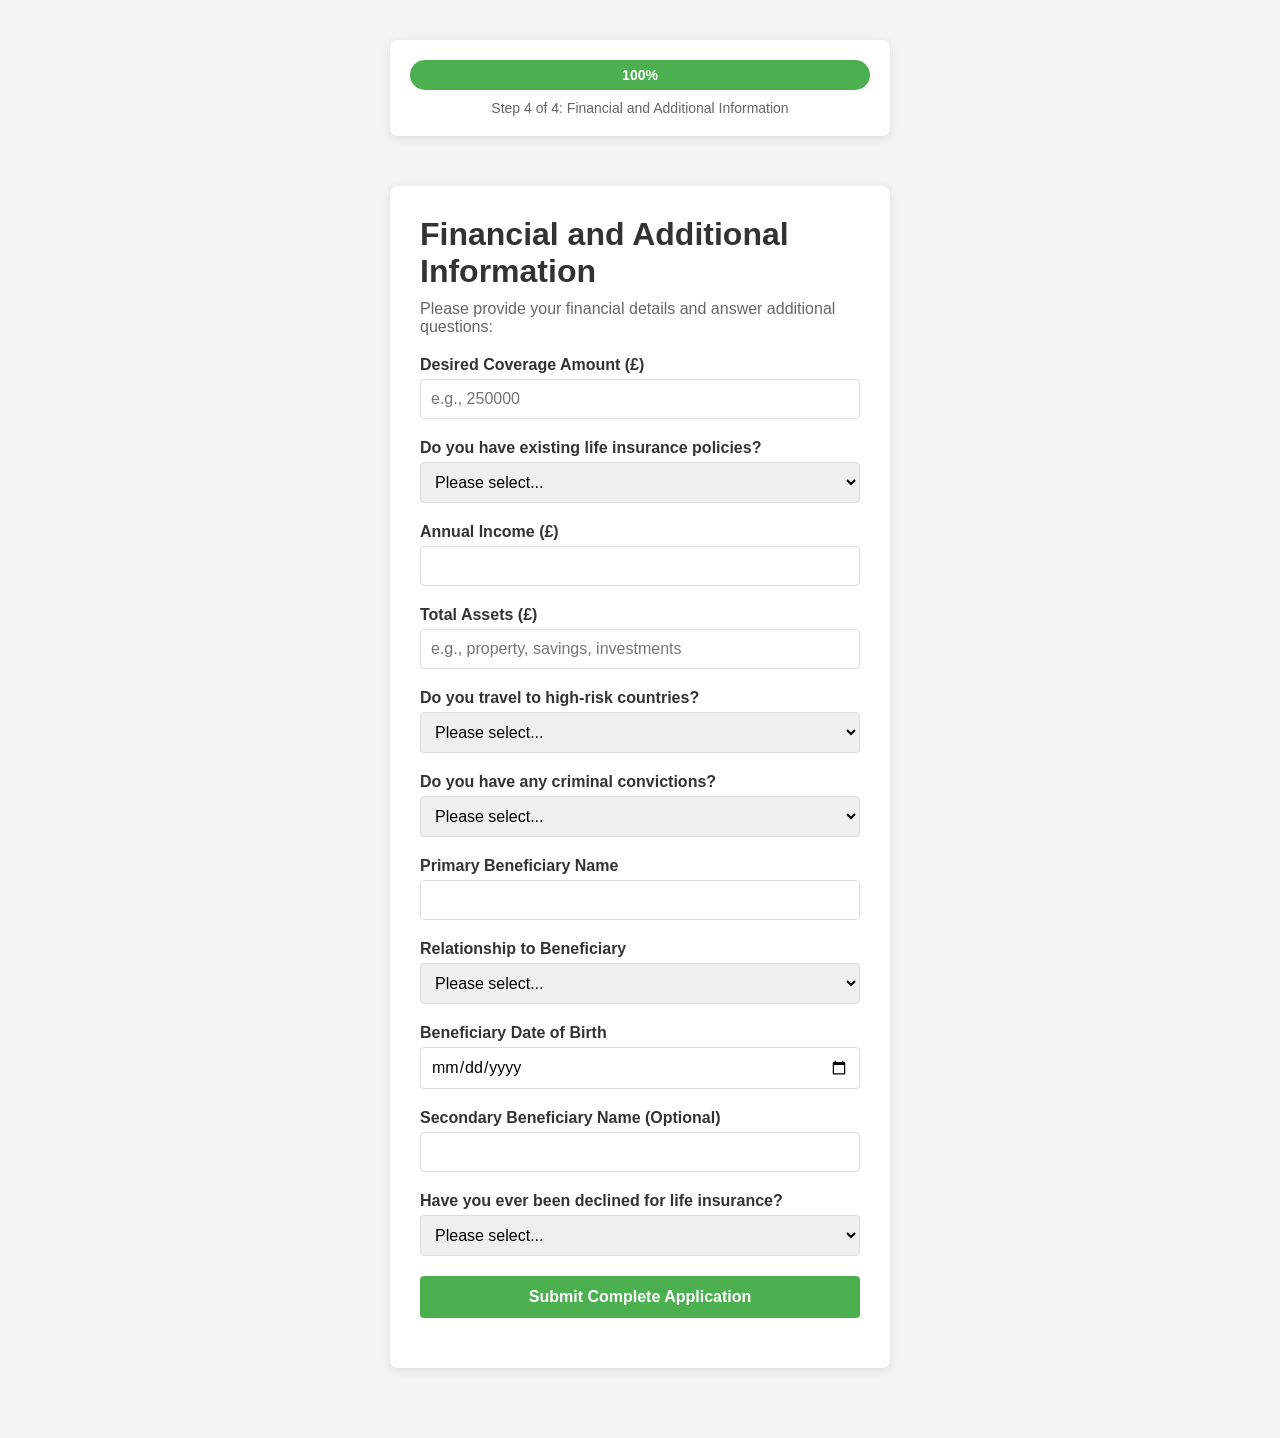
==== financial.html @ 3b7a94a5 "feat: add progress bar showing application completion status Co-authored-by: aider (claude-sonnet-4-" ====
<!DOCTYPE html>
<html lang="en">
<head>
    <!-- Character encoding for proper text display -->
    <meta charset="UTF-8">
    <!-- Viewport settings for responsive design on mobile devices -->
    <meta name="viewport" content="width=device-width, initial-scale=1.0">
    <title>Financial and Additional Information</title>
    <!-- Link to external CSS stylesheet -->
    <link rel="stylesheet" href="styles.css">
</head>
<body>
    <!-- Progress bar -->
    <div class="progress-container">
        <div class="progress-bar">
            <div class="progress-fill" style="width: 100%;">100%</div>
        </div>
        <div class="progress-text">Step 4 of 4: Financial and Additional Information</div>
    </div>
    
    <!-- Main container for the form -->
    <div class="container">
        <h1>Financial and Additional Information</h1>
        <p>Please provide your financial details and answer additional questions:</p>
        
        <!-- Financial and additional information form -->
        <form id="financialForm">
            <!-- Desired coverage amount -->
            <div class="form-group">
                <label for="coverageAmount">Desired Coverage Amount (£)</label>
                <input type="number" id="coverageAmount" name="coverageAmount" min="0" step="10000" placeholder="e.g., 250000" required>
            </div>
            
            <!-- Existing life insurance policies -->
            <div class="form-group">
                <label for="existingPolicies">Do you have existing life insurance policies?</label>
                <select id="existingPolicies" name="existingPolicies" required>
                    <option value="">Please select...</option>
                    <option value="no">No</option>
                    <option value="yes">Yes</option>
                </select>
            </div>
            
            <div class="form-group" id="policiesDetails" style="display: none;">
                <label for="policiesInfo">Please provide details of existing policies</label>
                <textarea id="policiesInfo" name="policiesInfo" rows="3" placeholder="Provider, coverage amount, and policy type"></textarea>
            </div>
            
            <!-- Annual income (already collected but asking again for verification) -->
            <div class="form-group">
                <label for="annualIncome">Annual Income (£)</label>
                <input type="number" id="annualIncome" name="annualIncome" min="0" step="1000" required>
            </div>
            
            <!-- Assets -->
            <div class="form-group">
                <label for="assets">Total Assets (£)</label>
                <input type="number" id="assets" name="assets" min="0" step="10000" placeholder="e.g., property, savings, investments" required>
            </div>
            
            <!-- Travel to high-risk countries -->
            <div class="form-group">
                <label for="highRiskTravel">Do you travel to high-risk countries?</label>
                <select id="highRiskTravel" name="highRiskTravel" required>
                    <option value="">Please select...</option>
                    <option value="no">No</option>
                    <option value="yes">Yes</option>
                    <option value="planning">Planning to</option>
                </select>
            </div>
            
            <div class="form-group" id="travelDetails" style="display: none;">
                <label for="travelInfo">Please provide details</label>
                <textarea id="travelInfo" name="travelInfo" rows="3" placeholder="Countries and frequency of travel"></textarea>
            </div>
            
            <!-- Criminal history -->
            <div class="form-group">
                <label for="criminalHistory">Do you have any criminal convictions?</label>
                <select id="criminalHistory" name="criminalHistory" required>
                    <option value="">Please select...</option>
                    <option value="no">No</option>
                    <option value="yes">Yes</option>
                </select>
            </div>
            
            <div class="form-group" id="criminalDetails" style="display: none;">
                <label for="criminalInfo">Please provide details</label>
                <textarea id="criminalInfo" name="criminalInfo" rows="3" placeholder="Nature of conviction and date"></textarea>
            </div>
            
            <!-- Beneficiary information -->
            <div class="form-group">
                <label for="beneficiaryName">Primary Beneficiary Name</label>
                <input type="text" id="beneficiaryName" name="beneficiaryName" required>
            </div>
            
            <div class="form-group">
                <label for="beneficiaryRelationship">Relationship to Beneficiary</label>
                <select id="beneficiaryRelationship" name="beneficiaryRelationship" required>
                    <option value="">Please select...</option>
                    <option value="spouse">Spouse</option>
                    <option value="partner">Partner</option>
                    <option value="child">Child</option>
                    <option value="parent">Parent</option>
                    <option value="sibling">Sibling</option>
                    <option value="other">Other</option>
                </select>
            </div>
            
            <div class="form-group">
                <label for="beneficiaryDOB">Beneficiary Date of Birth</label>
                <input type="date" id="beneficiaryDOB" name="beneficiaryDOB" required>
            </div>
            
            <!-- Secondary beneficiary (optional) -->
            <div class="form-group">
                <label for="secondaryBeneficiary">Secondary Beneficiary Name (Optional)</label>
                <input type="text" id="secondaryBeneficiary" name="secondaryBeneficiary">
            </div>
            
            <!-- Previous insurance declinations -->
            <div class="form-group">
                <label for="previousDeclination">Have you ever been declined for life insurance?</label>
                <select id="previousDeclination" name="previousDeclination" required>
                    <option value="">Please select...</option>
                    <option value="no">No</option>
                    <option value="yes">Yes</option>
                </select>
            </div>
            
            <div class="form-group" id="declinationDetails" style="display: none;">
                <label for="declinationInfo">Please provide details</label>
                <textarea id="declinationInfo" name="declinationInfo" rows="3" placeholder="Insurance company and reason for declination"></textarea>
            </div>
            
            <!-- Submit button -->
            <button type="submit">Submit Complete Application</button>
        </form>
        
        <!-- Container for success/error messages -->
        <div id="message"></div>
    </div>
    
    <script>
        // Show/hide conditional fields based on selections
        document.getElementById('existingPolicies').addEventListener('change', function() {
            const policiesDetails = document.getElementById('policiesDetails');
            if (this.value === 'yes') {
                policiesDetails.style.display = 'block';
                document.getElementById('policiesInfo').required = true;
            } else {
                policiesDetails.style.display = 'none';
                document.getElementById('policiesInfo').required = false;
            }
        });
        
        document.getElementById('highRiskTravel').addEventListener('change', function() {
            const travelDetails = document.getElementById('travelDetails');
            if (this.value === 'yes' || this.value === 'planning') {
                travelDetails.style.display = 'block';
                document.getElementById('travelInfo').required = true;
            } else {
                travelDetails.style.display = 'none';
                document.getElementById('travelInfo').required = false;
            }
        });
        
        document.getElementById('criminalHistory').addEventListener('change', function() {
            const criminalDetails = document.getElementById('criminalDetails');
            if (this.value === 'yes') {
                criminalDetails.style.display = 'block';
                document.getElementById('criminalInfo').required = true;
            } else {
                criminalDetails.style.display = 'none';
                document.getElementById('criminalInfo').required = false;
            }
        });
        
        document.getElementById('previousDeclination').addEventListener('change', function() {
            const declinationDetails = document.getElementById('declinationDetails');
            if (this.value === 'yes') {
                declinationDetails.style.display = 'block';
                document.getElementById('declinationInfo').required = true;
            } else {
                declinationDetails.style.display = 'none';
                document.getElementById('declinationInfo').required = false;
            }
        });
        
        // Add event listener for form submission
        document.getElementById('financialForm').addEventListener('submit', async function(e) {
            // Prevent default form submission behaviour (page reload)
            e.preventDefault();
            
            // Collect all financial form data into a JavaScript object
            const financialData = {
                coverageAmount: document.getElementById('coverageAmount').value,
                existingPolicies: document.getElementById('existingPolicies').value,
                policiesInfo: document.getElementById('policiesInfo').value,
                annualIncome: document.getElementById('annualIncome').value,
                assets: document.getElementById('assets').value,
                highRiskTravel: document.getElementById('highRiskTravel').value,
                travelInfo: document.getElementById('travelInfo').value,
                criminalHistory: document.getElementById('criminalHistory').value,
                criminalInfo: document.getElementById('criminalInfo').value,
                beneficiaryName: document.getElementById('beneficiaryName').value,
                beneficiaryRelationship: document.getElementById('beneficiaryRelationship').value,
                beneficiaryDOB: document.getElementById('beneficiaryDOB').value,
                secondaryBeneficiary: document.getElementById('secondaryBeneficiary').value,
                previousDeclination: document.getElementById('previousDeclination').value,
                declinationInfo: document.getElementById('declinationInfo').value,
                submittedAt: new Date().toISOString() // Add timestamp of submission
            };
            
            const messageDiv = document.getElementById('message');
            
            try {
                // Send financial data to the Flask backend server
                const response = await fetch('http://localhost:5000/submit-financial', {
                    method: 'POST',
                    headers: {
                        'Content-Type': 'application/json',
                    },
                    body: JSON.stringify(financialData)
                });
                
                // Parse the JSON response from the server
                const result = await response.json();
                
                if (result.status === 'success') {
                    // Display success message to the user
                    messageDiv.innerHTML = `
                        <div class="success">
                            <p><strong>Thank you for completing your life insurance application!</strong></p>
                            <p>Your financial data has been saved to: <strong>${result.filename}</strong></p>
                            <p>All sections of your application have been submitted successfully.</p>
                            <p><strong>Coverage Amount:</strong> £${parseInt(financialData.coverageAmount).toLocaleString()}</p>
                            <p><strong>Primary Beneficiary:</strong> ${financialData.beneficiaryName}</p>
                            <p>We will review your application and contact you shortly.</p>
                        </div>
                    `;
                    
                    // Scroll to the message
                    messageDiv.scrollIntoView({ behavior: 'smooth' });
                } else {
                    // Display error message if server returned an error
                    messageDiv.innerHTML = `
                        <div class="error">
                            <p><strong>Error:</strong> ${result.message}</p>
                        </div>
                    `;
                }
            } catch (error) {
                // Display error message if the request failed
                messageDiv.innerHTML = `
                    <div class="error">
                        <p><strong>Error:</strong> Could not connect to server. Please make sure the Flask server is running.</p>
                        <p>${error.message}</p>
                    </div>
                `;
            }
        });
    </script>
</body>
</html>
---- styles.css ----
/* Reset default browser styles for all elements */
* {
    margin: 0;
    padding: 0;
    box-sizing: border-box;
}

/* Body styling with background and padding */
body {
    font-family: Arial, sans-serif;
    background-color: #f4f4f4;
    padding: 20px;
}

/* Progress bar container */
.progress-container {
    max-width: 500px;
    margin: 20px auto;
    background-color: white;
    padding: 20px;
    border-radius: 8px;
    box-shadow: 0 2px 10px rgba(0, 0, 0, 0.1);
}

/* Progress bar background */
.progress-bar {
    width: 100%;
    height: 30px;
    background-color: #e0e0e0;
    border-radius: 15px;
    overflow: hidden;
    margin-bottom: 10px;
}

/* Progress bar fill */
.progress-fill {
    height: 100%;
    background-color: #4CAF50;
    transition: width 0.3s ease;
    display: flex;
    align-items: center;
    justify-content: center;
    color: white;
    font-weight: bold;
    font-size: 14px;
}

/* Progress text */
.progress-text {
    text-align: center;
    color: #666;
    font-size: 14px;
}

/* Main container for the form with centered layout */
.container {
    max-width: 500px;
    margin: 50px auto;
    background-color: white;
    padding: 30px;
    border-radius: 8px;
    box-shadow: 0 2px 10px rgba(0, 0, 0, 0.1);
}

/* Main heading styling */
h1 {
    color: #333;
    margin-bottom: 10px;
}

/* Paragraph text styling */
p {
    color: #666;
    margin-bottom: 20px;
}

/* Form group container for each input field */
.form-group {
    margin-bottom: 20px;
}

/* Label styling for form fields */
label {
    display: block;
    margin-bottom: 5px;
    color: #333;
    font-weight: bold;
}

/* Styling for all input fields, selects, and textareas */
input[type="text"],
input[type="email"],
input[type="date"],
input[type="number"],
select,
textarea {
    width: 100%;
    padding: 10px;
    border: 1px solid #ddd;
    border-radius: 4px;
    font-size: 16px;
    font-family: Arial, sans-serif;
}

/* Focus state styling for all input fields */
input[type="text"]:focus,
input[type="email"]:focus,
input[type="date"]:focus,
input[type="number"]:focus,
select:focus,
textarea:focus {
    outline: none;
    border-color: #4CAF50;
}

/* Allow vertical resizing only for textarea */
textarea {
    resize: vertical;
}

/* Pointer cursor for dropdown selections */
select {
    cursor: pointer;
}

/* Submit button styling */
button {
    width: 100%;
    padding: 12px;
    background-color: #4CAF50;
    color: white;
    border: none;
    border-radius: 4px;
    font-size: 16px;
    cursor: pointer;
    font-weight: bold;
}

/* Button hover state for visual feedback */
button:hover {
    background-color: #45a049;
}

/* Container for success/error messages */
#message {
    margin-top: 20px;
}

/* Success message styling with green theme */
.success {
    background-color: #d4edda;
    border: 1px solid #c3e6cb;
    color: #155724;
    padding: 15px;
    border-radius: 4px;
}

/* Paragraph styling within success messages */
.success p {
    margin-bottom: 5px;
    color: #155724;
}

/* Error message styling with red theme */
.error {
    background-color: #f8d7da;
    border: 1px solid #f5c6cb;
    color: #721c24;
    padding: 15px;
    border-radius: 4px;
}

/* Paragraph styling within error messages */
.error p {
    margin-bottom: 5px;
    color: #721c24;
}
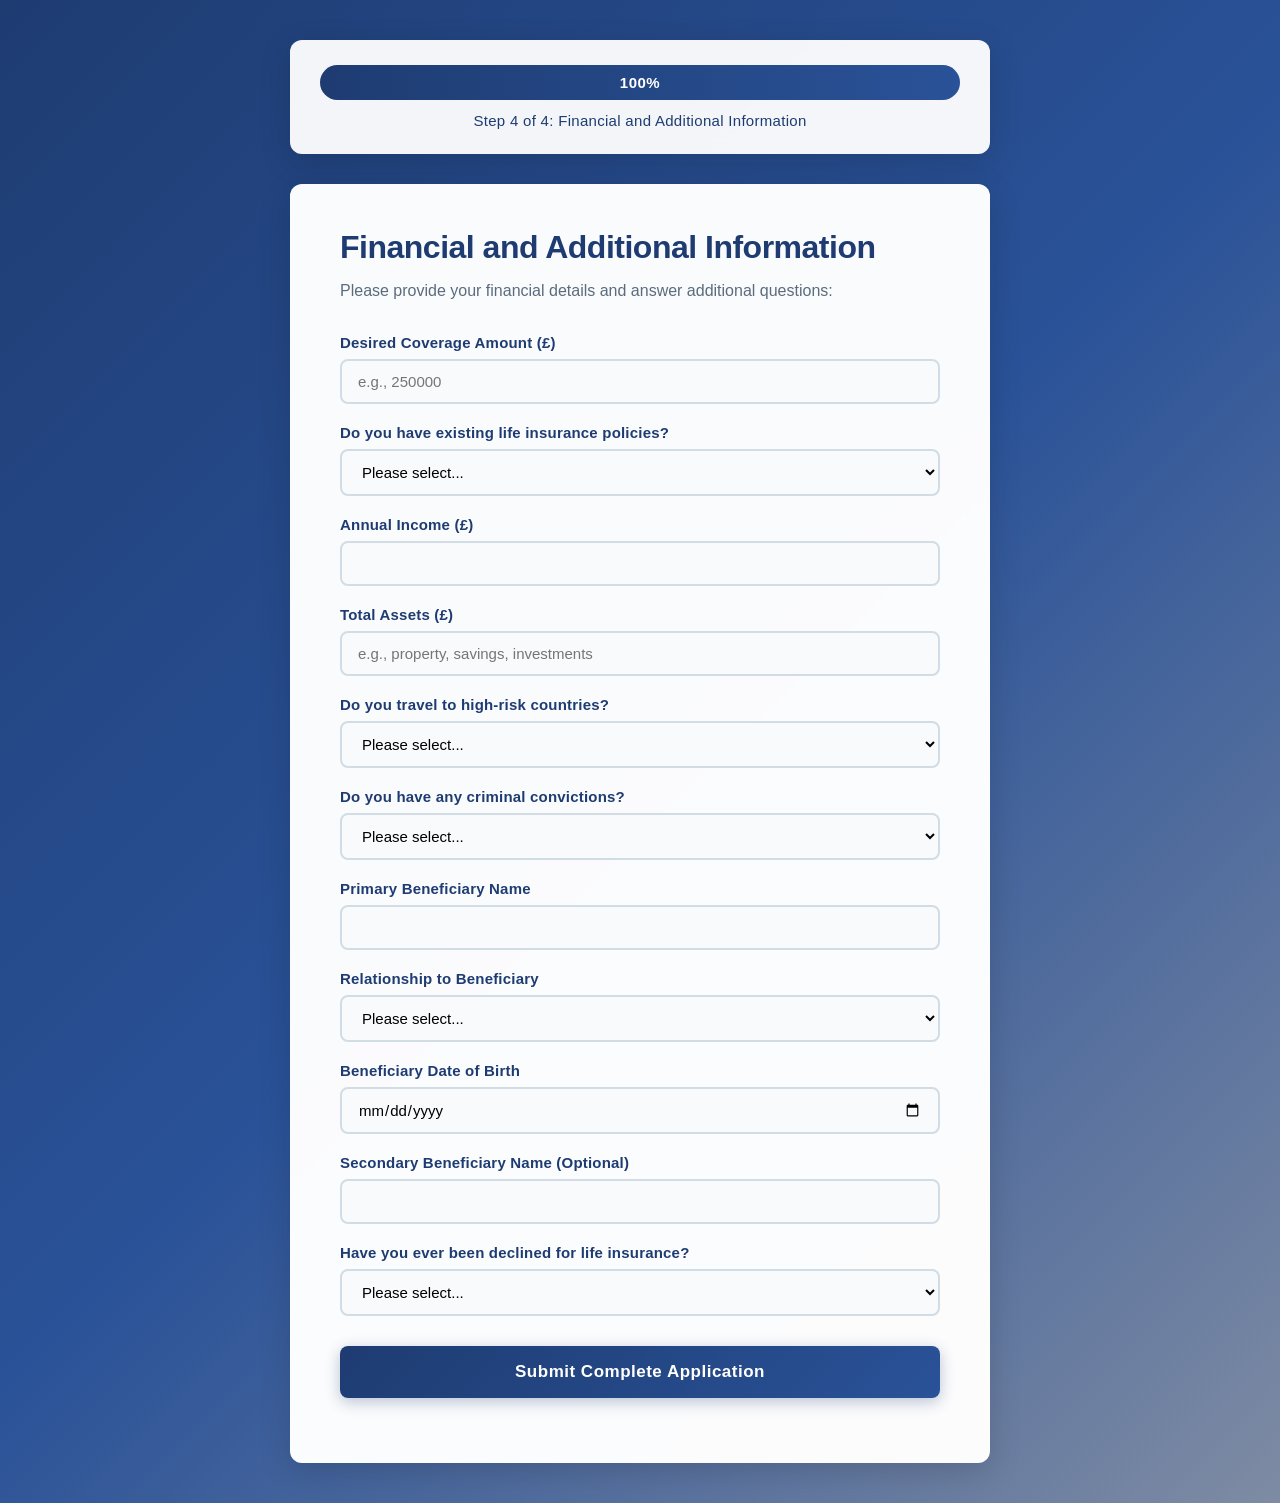
==== commit b894ca36: "feat: store form data in localStorage and download combined JSON at end Co-authored-by: aider (claud" ====
--- a/financial.html
+++ b/financial.html
@@ -215,51 +215,57 @@
             
             const messageDiv = document.getElementById('message');
             
-            try {
-                // Send financial data to the Flask backend server
-                const response = await fetch('http://localhost:5000/submit-financial', {
-                    method: 'POST',
-                    headers: {
-                        'Content-Type': 'application/json',
-                    },
-                    body: JSON.stringify(financialData)
-                });
-                
-                // Parse the JSON response from the server
-                const result = await response.json();
-                
-                if (result.status === 'success') {
-                    // Display success message to the user
-                    messageDiv.innerHTML = `
-                        <div class="success">
-                            <p><strong>Thank you for completing your life insurance application!</strong></p>
-                            <p>Your financial data has been saved to: <strong>${result.filename}</strong></p>
-                            <p>All sections of your application have been submitted successfully.</p>
-                            <p><strong>Coverage Amount:</strong> £${parseInt(financialData.coverageAmount).toLocaleString()}</p>
-                            <p><strong>Primary Beneficiary:</strong> ${financialData.beneficiaryName}</p>
-                            <p>We will review your application and contact you shortly.</p>
-                        </div>
-                    `;
-                    
-                    // Scroll to the message
-                    messageDiv.scrollIntoView({ behavior: 'smooth' });
-                } else {
-                    // Display error message if server returned an error
-                    messageDiv.innerHTML = `
-                        <div class="error">
-                            <p><strong>Error:</strong> ${result.message}</p>
-                        </div>
-                    `;
-                }
-            } catch (error) {
-                // Display error message if the request failed
-                messageDiv.innerHTML = `
-                    <div class="error">
-                        <p><strong>Error:</strong> Could not connect to server. Please make sure the Flask server is running.</p>
-                        <p>${error.message}</p>
-                    </div>
-                `;
-            }
+            // Save financial data to localStorage
+            localStorage.setItem('financialInfo', JSON.stringify(financialData));
+            
+            // Retrieve all stored data from localStorage
+            const personalInfo = JSON.parse(localStorage.getItem('personalInfo') || '{}');
+            const healthInfo = JSON.parse(localStorage.getItem('healthInfo') || '{}');
+            const lifestyleInfo = JSON.parse(localStorage.getItem('lifestyleInfo') || '{}');
+            
+            // Combine all data into a single object with separate sections
+            const completeApplication = {
+                personalInformation: personalInfo,
+                healthAndMedicalHistory: healthInfo,
+                lifestyleAndDrivingHistory: lifestyleInfo,
+                financialAndAdditionalInformation: financialData,
+                applicationCompletedAt: new Date().toISOString()
+            };
+            
+            // Convert to JSON string
+            const jsonData = JSON.stringify(completeApplication, null, 2);
+            
+            // Create a blob and download the complete application
+            const blob = new Blob([jsonData], { type: 'application/json' });
+            const url = URL.createObjectURL(blob);
+            const a = document.createElement('a');
+            a.href = url;
+            const timestamp = new Date().toISOString().replace(/[:.]/g, '-').slice(0, -5);
+            a.download = `life_insurance_application_${timestamp}.json`;
+            document.body.appendChild(a);
+            a.click();
+            document.body.removeChild(a);
+            URL.revokeObjectURL(url);
+            
+            // Clear localStorage after successful download
+            localStorage.removeItem('personalInfo');
+            localStorage.removeItem('healthInfo');
+            localStorage.removeItem('lifestyleInfo');
+            localStorage.removeItem('financialInfo');
+            
+            // Display success message to the user
+            messageDiv.innerHTML = `
+                <div class="success">
+                    <p><strong>Thank you for completing your life insurance application!</strong></p>
+                    <p>Your complete application has been downloaded as a JSON file.</p>
+                    <p><strong>Coverage Amount:</strong> £${parseInt(financialData.coverageAmount).toLocaleString()}</p>
+                    <p><strong>Primary Beneficiary:</strong> ${financialData.beneficiaryName}</p>
+                    <p>We will review your application and contact you shortly.</p>
+                </div>
+            `;
+            
+            // Scroll to the message
+            messageDiv.scrollIntoView({ behavior: 'smooth' });
         });
     </script>
 </body>
--- a/styles.css
+++ b/styles.css
@@ -7,71 +7,83 @@
 
 /* Body styling with background and padding */
 body {
-    font-family: Arial, sans-serif;
-    background-color: #f4f4f4;
-    padding: 20px;
+    font-family: 'Segoe UI', Tahoma, Geneva, Verdana, sans-serif;
+    background: linear-gradient(135deg, #1e3c72 0%, #2a5298 50%, #7e8ba3 100%);
+    min-height: 100vh;
+    padding: 40px 20px;
 }
 
 /* Progress bar container */
 .progress-container {
-    max-width: 500px;
-    margin: 20px auto;
-    background-color: white;
-    padding: 20px;
-    border-radius: 8px;
-    box-shadow: 0 2px 10px rgba(0, 0, 0, 0.1);
+    max-width: 700px;
+    margin: 0 auto 30px;
+    background-color: rgba(255, 255, 255, 0.95);
+    padding: 25px 30px;
+    border-radius: 12px;
+    box-shadow: 0 8px 32px rgba(0, 0, 0, 0.15);
+    backdrop-filter: blur(10px);
 }
 
 /* Progress bar background */
 .progress-bar {
     width: 100%;
-    height: 30px;
-    background-color: #e0e0e0;
-    border-radius: 15px;
+    height: 35px;
+    background-color: #e8eef5;
+    border-radius: 20px;
     overflow: hidden;
-    margin-bottom: 10px;
+    margin-bottom: 12px;
+    box-shadow: inset 0 2px 4px rgba(0, 0, 0, 0.1);
 }
 
 /* Progress bar fill */
 .progress-fill {
     height: 100%;
-    background-color: #4CAF50;
-    transition: width 0.3s ease;
+    background: linear-gradient(90deg, #1e3c72 0%, #2a5298 100%);
+    transition: width 0.5s ease;
     display: flex;
     align-items: center;
     justify-content: center;
     color: white;
-    font-weight: bold;
-    font-size: 14px;
+    font-weight: 600;
+    font-size: 15px;
+    letter-spacing: 0.5px;
 }
 
 /* Progress text */
 .progress-text {
     text-align: center;
-    color: #666;
-    font-size: 14px;
+    color: #1e3c72;
+    font-size: 15px;
+    font-weight: 500;
+    letter-spacing: 0.3px;
 }
 
 /* Main container for the form with centered layout */
 .container {
-    max-width: 500px;
-    margin: 50px auto;
-    background-color: white;
-    padding: 30px;
-    border-radius: 8px;
-    box-shadow: 0 2px 10px rgba(0, 0, 0, 0.1);
+    max-width: 700px;
+    margin: 0 auto;
+    background-color: rgba(255, 255, 255, 0.98);
+    padding: 45px 50px;
+    border-radius: 12px;
+    box-shadow: 0 8px 32px rgba(0, 0, 0, 0.15);
+    backdrop-filter: blur(10px);
 }
 
 /* Main heading styling */
 h1 {
-    color: #333;
-    margin-bottom: 10px;
+    color: #1e3c72;
+    margin-bottom: 12px;
+    font-size: 32px;
+    font-weight: 600;
+    letter-spacing: -0.5px;
 }
 
 /* Paragraph text styling */
 p {
-    color: #666;
-    margin-bottom: 20px;
+    color: #5a6c7d;
+    margin-bottom: 30px;
+    font-size: 16px;
+    line-height: 1.6;
 }
 
 /* Form group container for each input field */
@@ -82,9 +94,11 @@
 /* Label styling for form fields */
 label {
     display: block;
-    margin-bottom: 5px;
-    color: #333;
-    font-weight: bold;
+    margin-bottom: 8px;
+    color: #1e3c72;
+    font-weight: 600;
+    font-size: 15px;
+    letter-spacing: 0.2px;
 }
 
 /* Styling for all input fields, selects, and textareas */
@@ -95,11 +109,13 @@
 select,
 textarea {
     width: 100%;
-    padding: 10px;
-    border: 1px solid #ddd;
-    border-radius: 4px;
-    font-size: 16px;
-    font-family: Arial, sans-serif;
+    padding: 12px 16px;
+    border: 2px solid #d1dce5;
+    border-radius: 8px;
+    font-size: 15px;
+    font-family: 'Segoe UI', Tahoma, Geneva, Verdana, sans-serif;
+    transition: all 0.3s ease;
+    background-color: #f8fafc;
 }
 
 /* Focus state styling for all input fields */
@@ -110,7 +126,9 @@
 select:focus,
 textarea:focus {
     outline: none;
-    border-color: #4CAF50;
+    border-color: #2a5298;
+    background-color: white;
+    box-shadow: 0 0 0 3px rgba(42, 82, 152, 0.1);
 }
 
 /* Allow vertical resizing only for textarea */
@@ -126,19 +144,30 @@
 /* Submit button styling */
 button {
     width: 100%;
-    padding: 12px;
-    background-color: #4CAF50;
+    padding: 16px;
+    background: linear-gradient(135deg, #1e3c72 0%, #2a5298 100%);
     color: white;
     border: none;
-    border-radius: 4px;
-    font-size: 16px;
+    border-radius: 8px;
+    font-size: 17px;
     cursor: pointer;
-    font-weight: bold;
+    font-weight: 600;
+    letter-spacing: 0.5px;
+    transition: all 0.3s ease;
+    box-shadow: 0 4px 15px rgba(30, 60, 114, 0.3);
+    margin-top: 10px;
 }
 
 /* Button hover state for visual feedback */
 button:hover {
-    background-color: #45a049;
+    background: linear-gradient(135deg, #2a5298 0%, #1e3c72 100%);
+    box-shadow: 0 6px 20px rgba(30, 60, 114, 0.4);
+    transform: translateY(-2px);
+}
+
+/* Button active state */
+button:active {
+    transform: translateY(0);
 }
 
 /* Container for success/error messages */
@@ -148,30 +177,36 @@
 
 /* Success message styling with green theme */
 .success {
-    background-color: #d4edda;
-    border: 1px solid #c3e6cb;
+    background: linear-gradient(135deg, #d4edda 0%, #c3e6cb 100%);
+    border: 2px solid #28a745;
     color: #155724;
-    padding: 15px;
-    border-radius: 4px;
+    padding: 20px;
+    border-radius: 10px;
+    box-shadow: 0 4px 15px rgba(40, 167, 69, 0.2);
 }
 
 /* Paragraph styling within success messages */
 .success p {
-    margin-bottom: 5px;
+    margin-bottom: 8px;
     color: #155724;
+    font-size: 15px;
+    line-height: 1.6;
 }
 
 /* Error message styling with red theme */
 .error {
-    background-color: #f8d7da;
-    border: 1px solid #f5c6cb;
+    background: linear-gradient(135deg, #f8d7da 0%, #f5c6cb 100%);
+    border: 2px solid #dc3545;
     color: #721c24;
-    padding: 15px;
-    border-radius: 4px;
+    padding: 20px;
+    border-radius: 10px;
+    box-shadow: 0 4px 15px rgba(220, 53, 69, 0.2);
 }
 
 /* Paragraph styling within error messages */
 .error p {
-    margin-bottom: 5px;
+    margin-bottom: 8px;
     color: #721c24;
-}
+    font-size: 15px;
+    line-height: 1.6;
+}
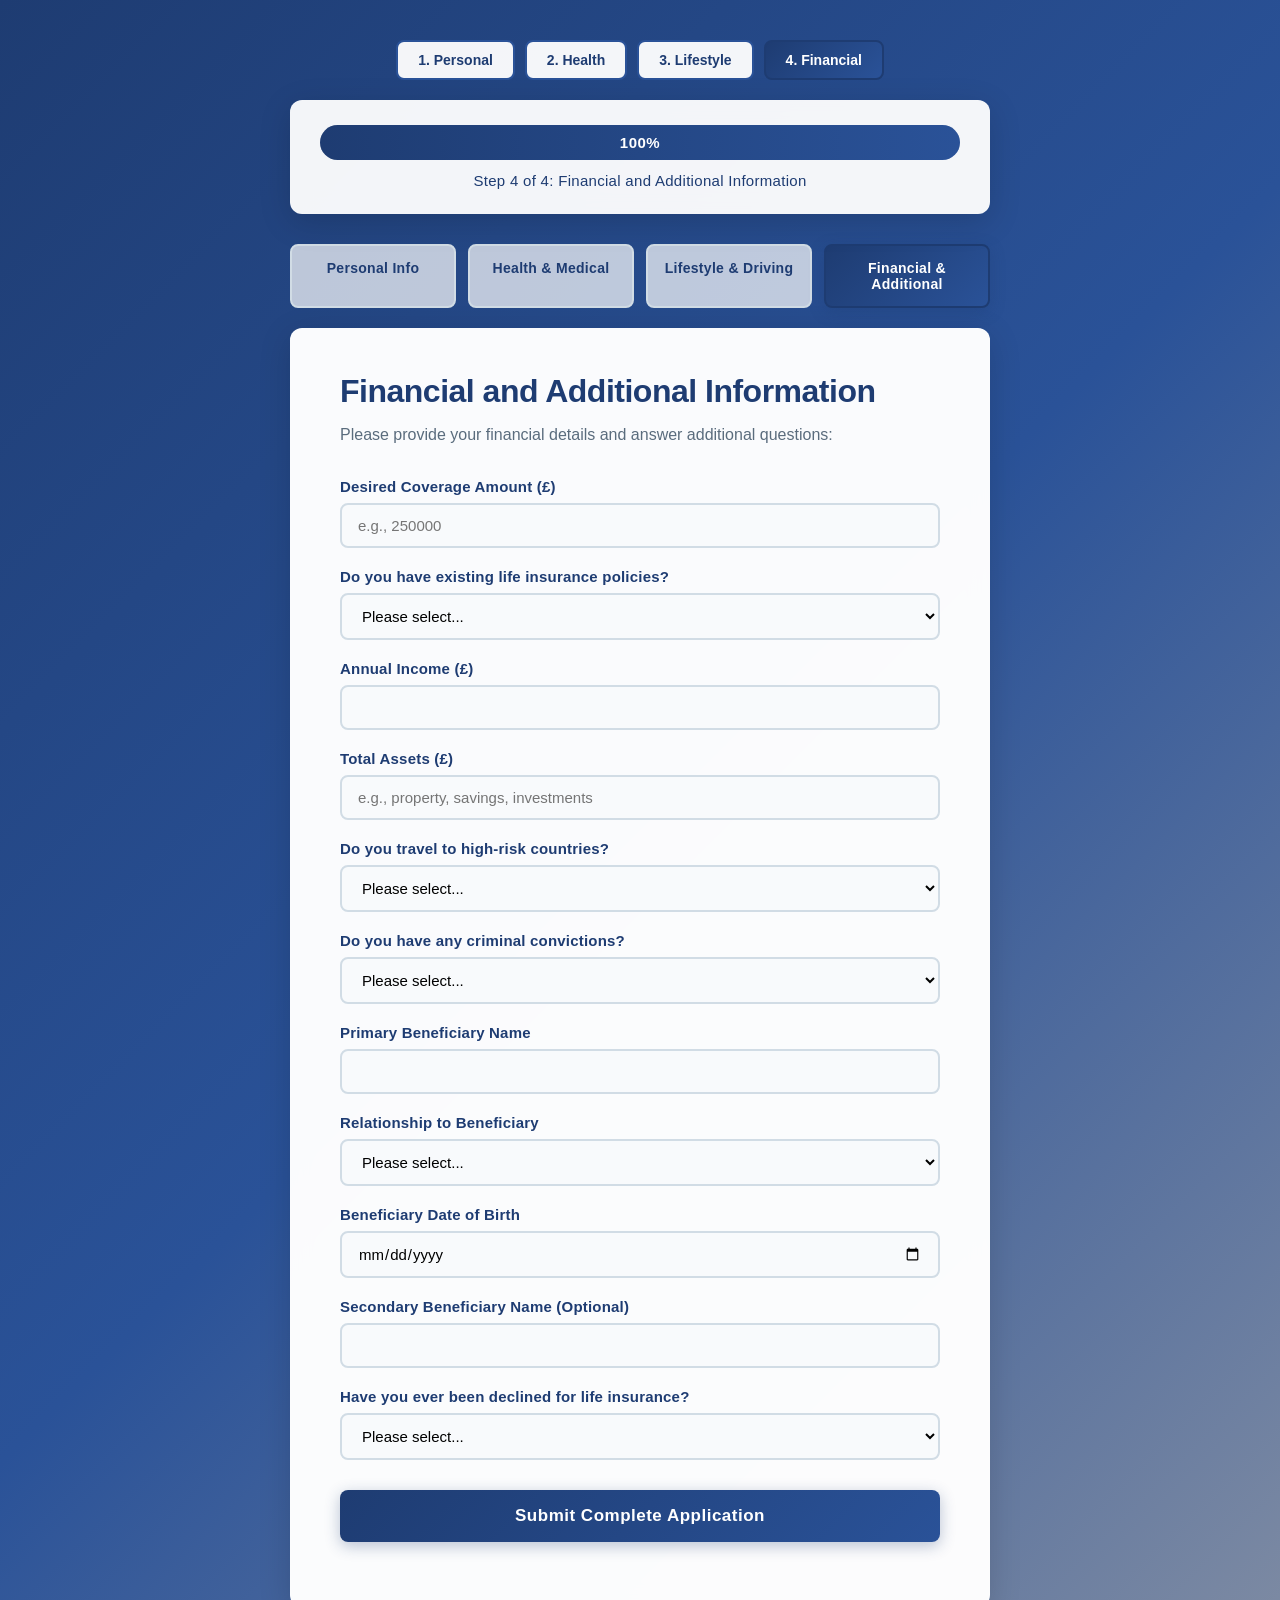
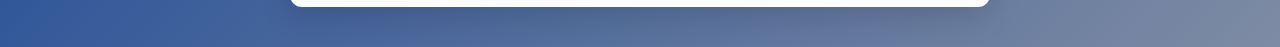
==== commit 425e7a14: "feat: add navigation bar to all form pages Co-authored-by: aider (claude-sonnet-4-5) <aider@aider.ch" ====
--- a/financial.html
+++ b/financial.html
@@ -10,12 +10,28 @@
     <link rel="stylesheet" href="styles.css">
 </head>
 <body>
+    <!-- Navigation buttons -->
+    <div class="nav-buttons">
+        <a href="personal.html" class="nav-button">1. Personal</a>
+        <a href="health.html" class="nav-button">2. Health</a>
+        <a href="lifestyle.html" class="nav-button">3. Lifestyle</a>
+        <a href="financial.html" class="nav-button active">4. Financial</a>
+    </div>
+    
     <!-- Progress bar -->
     <div class="progress-container">
         <div class="progress-bar">
             <div class="progress-fill" style="width: 100%;">100%</div>
         </div>
         <div class="progress-text">Step 4 of 4: Financial and Additional Information</div>
+    </div>
+    
+    <!-- Navigation bar -->
+    <div class="nav-container">
+        <a href="index.html" class="nav-link">Personal Info</a>
+        <a href="health.html" class="nav-link">Health & Medical</a>
+        <a href="lifestyle.html" class="nav-link">Lifestyle & Driving</a>
+        <a href="financial.html" class="nav-link active">Financial & Additional</a>
     </div>
     
     <!-- Main container for the form -->
@@ -188,10 +204,110 @@
             }
         });
         
+        // Validation functions
+        function validateBeneficiaryName(name) {
+            // Check for at least two words separated by space, no numbers
+            const namePattern = /^[A-Za-z]+(\s[A-Za-z]+)+$/;
+            return namePattern.test(name.trim());
+        }
+        
+        function validateBeneficiaryDOB(dob) {
+            const date = new Date(dob);
+            const today = new Date();
+            
+            if (isNaN(date.getTime())) return { valid: false, message: 'Invalid date' };
+            if (date > today) return { valid: false, message: 'Date of birth cannot be in the future' };
+            
+            return { valid: true };
+        }
+        
+        // Add real-time validation
+        document.getElementById('beneficiaryName').addEventListener('blur', function() {
+            const name = this.value;
+            if (!validateBeneficiaryName(name)) {
+                this.style.borderColor = '#dc3545';
+                if (!document.getElementById('beneficiaryNameError')) {
+                    const error = document.createElement('small');
+                    error.id = 'beneficiaryNameError';
+                    error.style.color = '#dc3545';
+                    error.textContent = 'Please enter full name (first and last name, letters only)';
+                    this.parentElement.appendChild(error);
+                }
+            } else {
+                this.style.borderColor = '#28a745';
+                const error = document.getElementById('beneficiaryNameError');
+                if (error) error.remove();
+            }
+        });
+        
+        document.getElementById('coverageAmount').addEventListener('blur', function() {
+            const amount = parseFloat(this.value);
+            if (amount < 10000 || amount > 10000000) {
+                this.style.borderColor = '#dc3545';
+                if (!document.getElementById('coverageError')) {
+                    const error = document.createElement('small');
+                    error.id = 'coverageError';
+                    error.style.color = '#dc3545';
+                    error.textContent = 'Coverage amount must be between £10,000 and £10,000,000';
+                    this.parentElement.appendChild(error);
+                }
+            } else {
+                this.style.borderColor = '#28a745';
+                const error = document.getElementById('coverageError');
+                if (error) error.remove();
+            }
+        });
+        
+        document.getElementById('annualIncome').addEventListener('blur', function() {
+            const income = parseFloat(this.value);
+            if (income < 0 || income > 10000000) {
+                this.style.borderColor = '#dc3545';
+                if (!document.getElementById('incomeError')) {
+                    const error = document.createElement('small');
+                    error.id = 'incomeError';
+                    error.style.color = '#dc3545';
+                    error.textContent = 'Please enter a valid annual income';
+                    this.parentElement.appendChild(error);
+                }
+            } else {
+                this.style.borderColor = '#28a745';
+                const error = document.getElementById('incomeError');
+                if (error) error.remove();
+            }
+        });
+        
         // Add event listener for form submission
         document.getElementById('financialForm').addEventListener('submit', async function(e) {
             // Prevent default form submission behaviour (page reload)
             e.preventDefault();
+            
+            // Get form values
+            const beneficiaryName = document.getElementById('beneficiaryName').value;
+            const beneficiaryDOB = document.getElementById('beneficiaryDOB').value;
+            const coverageAmount = parseFloat(document.getElementById('coverageAmount').value);
+            const annualIncome = parseFloat(document.getElementById('annualIncome').value);
+            
+            // Validate fields
+            const beneficiaryNameValid = validateBeneficiaryName(beneficiaryName);
+            const beneficiaryDOBValidation = validateBeneficiaryDOB(beneficiaryDOB);
+            const coverageValid = coverageAmount >= 10000 && coverageAmount <= 10000000;
+            const incomeValid = annualIncome >= 0 && annualIncome <= 10000000;
+            
+            // Show error message if validation fails
+            if (!beneficiaryNameValid || !beneficiaryDOBValidation.valid || !coverageValid || !incomeValid) {
+                const messageDiv = document.getElementById('message');
+                messageDiv.innerHTML = `
+                    <div class="error">
+                        <p><strong>Please correct the following errors:</strong></p>
+                        ${!beneficiaryNameValid ? '<p>• Beneficiary name must contain first and last name (letters only)</p>' : ''}
+                        ${!beneficiaryDOBValidation.valid ? '<p>• ' + beneficiaryDOBValidation.message + '</p>' : ''}
+                        ${!coverageValid ? '<p>• Coverage amount must be between £10,000 and £10,000,000</p>' : ''}
+                        ${!incomeValid ? '<p>• Please enter a valid annual income</p>' : ''}
+                    </div>
+                `;
+                messageDiv.scrollIntoView({ behavior: 'smooth' });
+                return;
+            }
             
             // Collect all financial form data into a JavaScript object
             const financialData = {
@@ -232,40 +348,56 @@
                 applicationCompletedAt: new Date().toISOString()
             };
             
-            // Convert to JSON string
-            const jsonData = JSON.stringify(completeApplication, null, 2);
-            
-            // Create a blob and download the complete application
-            const blob = new Blob([jsonData], { type: 'application/json' });
-            const url = URL.createObjectURL(blob);
-            const a = document.createElement('a');
-            a.href = url;
-            const timestamp = new Date().toISOString().replace(/[:.]/g, '-').slice(0, -5);
-            a.download = `life_insurance_application_${timestamp}.json`;
-            document.body.appendChild(a);
-            a.click();
-            document.body.removeChild(a);
-            URL.revokeObjectURL(url);
-            
-            // Clear localStorage after successful download
-            localStorage.removeItem('personalInfo');
-            localStorage.removeItem('healthInfo');
-            localStorage.removeItem('lifestyleInfo');
-            localStorage.removeItem('financialInfo');
-            
-            // Display success message to the user
-            messageDiv.innerHTML = `
-                <div class="success">
-                    <p><strong>Thank you for completing your life insurance application!</strong></p>
-                    <p>Your complete application has been downloaded as a JSON file.</p>
-                    <p><strong>Coverage Amount:</strong> £${parseInt(financialData.coverageAmount).toLocaleString()}</p>
-                    <p><strong>Primary Beneficiary:</strong> ${financialData.beneficiaryName}</p>
-                    <p>We will review your application and contact you shortly.</p>
-                </div>
-            `;
-            
-            // Scroll to the message
-            messageDiv.scrollIntoView({ behavior: 'smooth' });
+            try {
+                // Send complete application to the Flask backend server
+                const response = await fetch('http://localhost:5000/submit-complete', {
+                    method: 'POST',
+                    headers: {
+                        'Content-Type': 'application/json',
+                    },
+                    body: JSON.stringify(completeApplication)
+                });
+                
+                // Parse the JSON response from the server
+                const result = await response.json();
+                
+                if (result.status === 'success') {
+                    // Clear localStorage after successful submission
+                    localStorage.removeItem('personalInfo');
+                    localStorage.removeItem('healthInfo');
+                    localStorage.removeItem('lifestyleInfo');
+                    localStorage.removeItem('financialInfo');
+                    
+                    // Display success message to the user
+                    messageDiv.innerHTML = `
+                        <div class="success">
+                            <p><strong>Thank you for completing your life insurance application!</strong></p>
+                            <p>Your complete application has been saved to: <strong>${result.filename}</strong></p>
+                            <p><strong>Coverage Amount:</strong> £${parseInt(financialData.coverageAmount).toLocaleString()}</p>
+                            <p><strong>Primary Beneficiary:</strong> ${financialData.beneficiaryName}</p>
+                            <p>We will review your application and contact you shortly.</p>
+                        </div>
+                    `;
+                    
+                    // Scroll to the message
+                    messageDiv.scrollIntoView({ behavior: 'smooth' });
+                } else {
+                    // Display error message if server returned an error
+                    messageDiv.innerHTML = `
+                        <div class="error">
+                            <p><strong>Error:</strong> ${result.message}</p>
+                        </div>
+                    `;
+                }
+            } catch (error) {
+                // Display error message if the request failed
+                messageDiv.innerHTML = `
+                    <div class="error">
+                        <p><strong>Error:</strong> Could not connect to server. Please make sure the Flask server is running.</p>
+                        <p>${error.message}</p>
+                    </div>
+                `;
+            }
         });
     </script>
 </body>
--- a/styles.css
+++ b/styles.css
@@ -11,6 +11,49 @@
     background: linear-gradient(135deg, #1e3c72 0%, #2a5298 50%, #7e8ba3 100%);
     min-height: 100vh;
     padding: 40px 20px;
+}
+
+/* Navigation buttons container */
+.nav-buttons {
+    max-width: 700px;
+    margin: 0 auto 20px;
+    display: flex;
+    gap: 10px;
+    justify-content: center;
+    flex-wrap: wrap;
+}
+
+.nav-button {
+    padding: 10px 20px;
+    background-color: rgba(255, 255, 255, 0.95);
+    color: #1e3c72;
+    border: 2px solid #2a5298;
+    border-radius: 8px;
+    font-size: 14px;
+    font-weight: 600;
+    cursor: pointer;
+    transition: all 0.3s ease;
+    text-decoration: none;
+    display: inline-block;
+}
+
+.nav-button:hover {
+    background-color: #2a5298;
+    color: white;
+    transform: translateY(-2px);
+    box-shadow: 0 4px 12px rgba(42, 82, 152, 0.3);
+}
+
+.nav-button.active {
+    background: linear-gradient(135deg, #1e3c72 0%, #2a5298 100%);
+    color: white;
+    border-color: #1e3c72;
+}
+
+.nav-button.disabled {
+    opacity: 0.5;
+    cursor: not-allowed;
+    pointer-events: none;
 }
 
 /* Progress bar container */
@@ -56,6 +99,49 @@
     font-size: 15px;
     font-weight: 500;
     letter-spacing: 0.3px;
+}
+
+/* Navigation bar container */
+.nav-container {
+    max-width: 700px;
+    margin: 20px auto;
+    display: flex;
+    justify-content: space-between;
+    gap: 12px;
+    flex-wrap: wrap;
+}
+
+/* Navigation link styling */
+.nav-link {
+    flex: 1;
+    min-width: 140px;
+    padding: 14px 16px;
+    text-align: center;
+    text-decoration: none;
+    background-color: rgba(255, 255, 255, 0.7);
+    color: #1e3c72;
+    border-radius: 8px;
+    font-weight: 600;
+    font-size: 14px;
+    transition: all 0.3s ease;
+    border: 2px solid #d1dce5;
+    letter-spacing: 0.3px;
+}
+
+/* Navigation link hover state */
+.nav-link:hover {
+    background-color: rgba(255, 255, 255, 0.95);
+    transform: translateY(-2px);
+    box-shadow: 0 4px 12px rgba(30, 60, 114, 0.2);
+    border-color: #2a5298;
+}
+
+/* Active navigation link */
+.nav-link.active {
+    background: linear-gradient(135deg, #1e3c72 0%, #2a5298 100%);
+    color: white;
+    border-color: #1e3c72;
+    box-shadow: 0 4px 15px rgba(30, 60, 114, 0.3);
 }
 
 /* Main container for the form with centered layout */
@@ -210,3 +296,10 @@
     font-size: 15px;
     line-height: 1.6;
 }
+
+/* Small error text styling */
+small {
+    display: block;
+    margin-top: 5px;
+    font-size: 13px;
+}
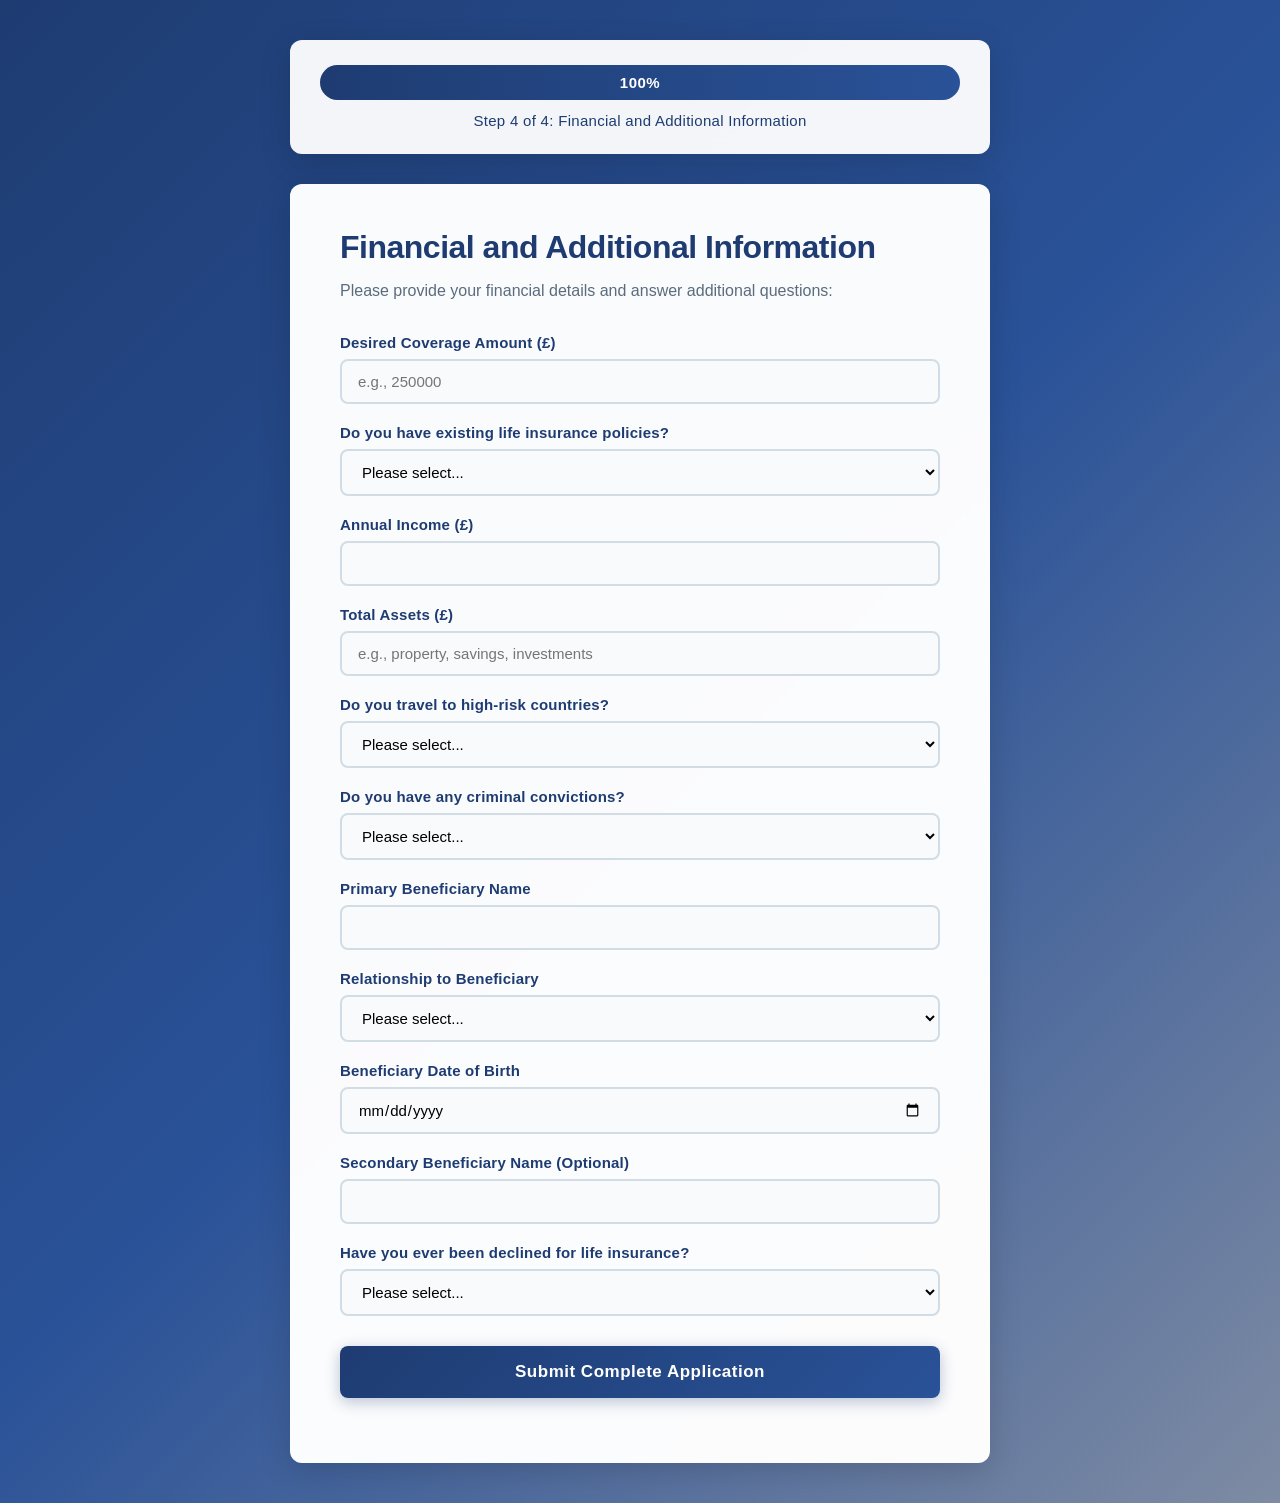
==== commit 1e74f52d: "feat: add comprehensive input validation to form fields across all pages Co-authored-by: aider (clau" ====
--- a/financial.html
+++ b/financial.html
@@ -10,28 +10,12 @@
     <link rel="stylesheet" href="styles.css">
 </head>
 <body>
-    <!-- Navigation buttons -->
-    <div class="nav-buttons">
-        <a href="personal.html" class="nav-button">1. Personal</a>
-        <a href="health.html" class="nav-button">2. Health</a>
-        <a href="lifestyle.html" class="nav-button">3. Lifestyle</a>
-        <a href="financial.html" class="nav-button active">4. Financial</a>
-    </div>
-    
     <!-- Progress bar -->
     <div class="progress-container">
         <div class="progress-bar">
             <div class="progress-fill" style="width: 100%;">100%</div>
         </div>
         <div class="progress-text">Step 4 of 4: Financial and Additional Information</div>
-    </div>
-    
-    <!-- Navigation bar -->
-    <div class="nav-container">
-        <a href="index.html" class="nav-link">Personal Info</a>
-        <a href="health.html" class="nav-link">Health & Medical</a>
-        <a href="lifestyle.html" class="nav-link">Lifestyle & Driving</a>
-        <a href="financial.html" class="nav-link active">Financial & Additional</a>
     </div>
     
     <!-- Main container for the form -->
--- a/styles.css
+++ b/styles.css
@@ -11,49 +11,6 @@
     background: linear-gradient(135deg, #1e3c72 0%, #2a5298 50%, #7e8ba3 100%);
     min-height: 100vh;
     padding: 40px 20px;
-}
-
-/* Navigation buttons container */
-.nav-buttons {
-    max-width: 700px;
-    margin: 0 auto 20px;
-    display: flex;
-    gap: 10px;
-    justify-content: center;
-    flex-wrap: wrap;
-}
-
-.nav-button {
-    padding: 10px 20px;
-    background-color: rgba(255, 255, 255, 0.95);
-    color: #1e3c72;
-    border: 2px solid #2a5298;
-    border-radius: 8px;
-    font-size: 14px;
-    font-weight: 600;
-    cursor: pointer;
-    transition: all 0.3s ease;
-    text-decoration: none;
-    display: inline-block;
-}
-
-.nav-button:hover {
-    background-color: #2a5298;
-    color: white;
-    transform: translateY(-2px);
-    box-shadow: 0 4px 12px rgba(42, 82, 152, 0.3);
-}
-
-.nav-button.active {
-    background: linear-gradient(135deg, #1e3c72 0%, #2a5298 100%);
-    color: white;
-    border-color: #1e3c72;
-}
-
-.nav-button.disabled {
-    opacity: 0.5;
-    cursor: not-allowed;
-    pointer-events: none;
 }
 
 /* Progress bar container */
@@ -99,49 +56,6 @@
     font-size: 15px;
     font-weight: 500;
     letter-spacing: 0.3px;
-}
-
-/* Navigation bar container */
-.nav-container {
-    max-width: 700px;
-    margin: 20px auto;
-    display: flex;
-    justify-content: space-between;
-    gap: 12px;
-    flex-wrap: wrap;
-}
-
-/* Navigation link styling */
-.nav-link {
-    flex: 1;
-    min-width: 140px;
-    padding: 14px 16px;
-    text-align: center;
-    text-decoration: none;
-    background-color: rgba(255, 255, 255, 0.7);
-    color: #1e3c72;
-    border-radius: 8px;
-    font-weight: 600;
-    font-size: 14px;
-    transition: all 0.3s ease;
-    border: 2px solid #d1dce5;
-    letter-spacing: 0.3px;
-}
-
-/* Navigation link hover state */
-.nav-link:hover {
-    background-color: rgba(255, 255, 255, 0.95);
-    transform: translateY(-2px);
-    box-shadow: 0 4px 12px rgba(30, 60, 114, 0.2);
-    border-color: #2a5298;
-}
-
-/* Active navigation link */
-.nav-link.active {
-    background: linear-gradient(135deg, #1e3c72 0%, #2a5298 100%);
-    color: white;
-    border-color: #1e3c72;
-    box-shadow: 0 4px 15px rgba(30, 60, 114, 0.3);
 }
 
 /* Main container for the form with centered layout */
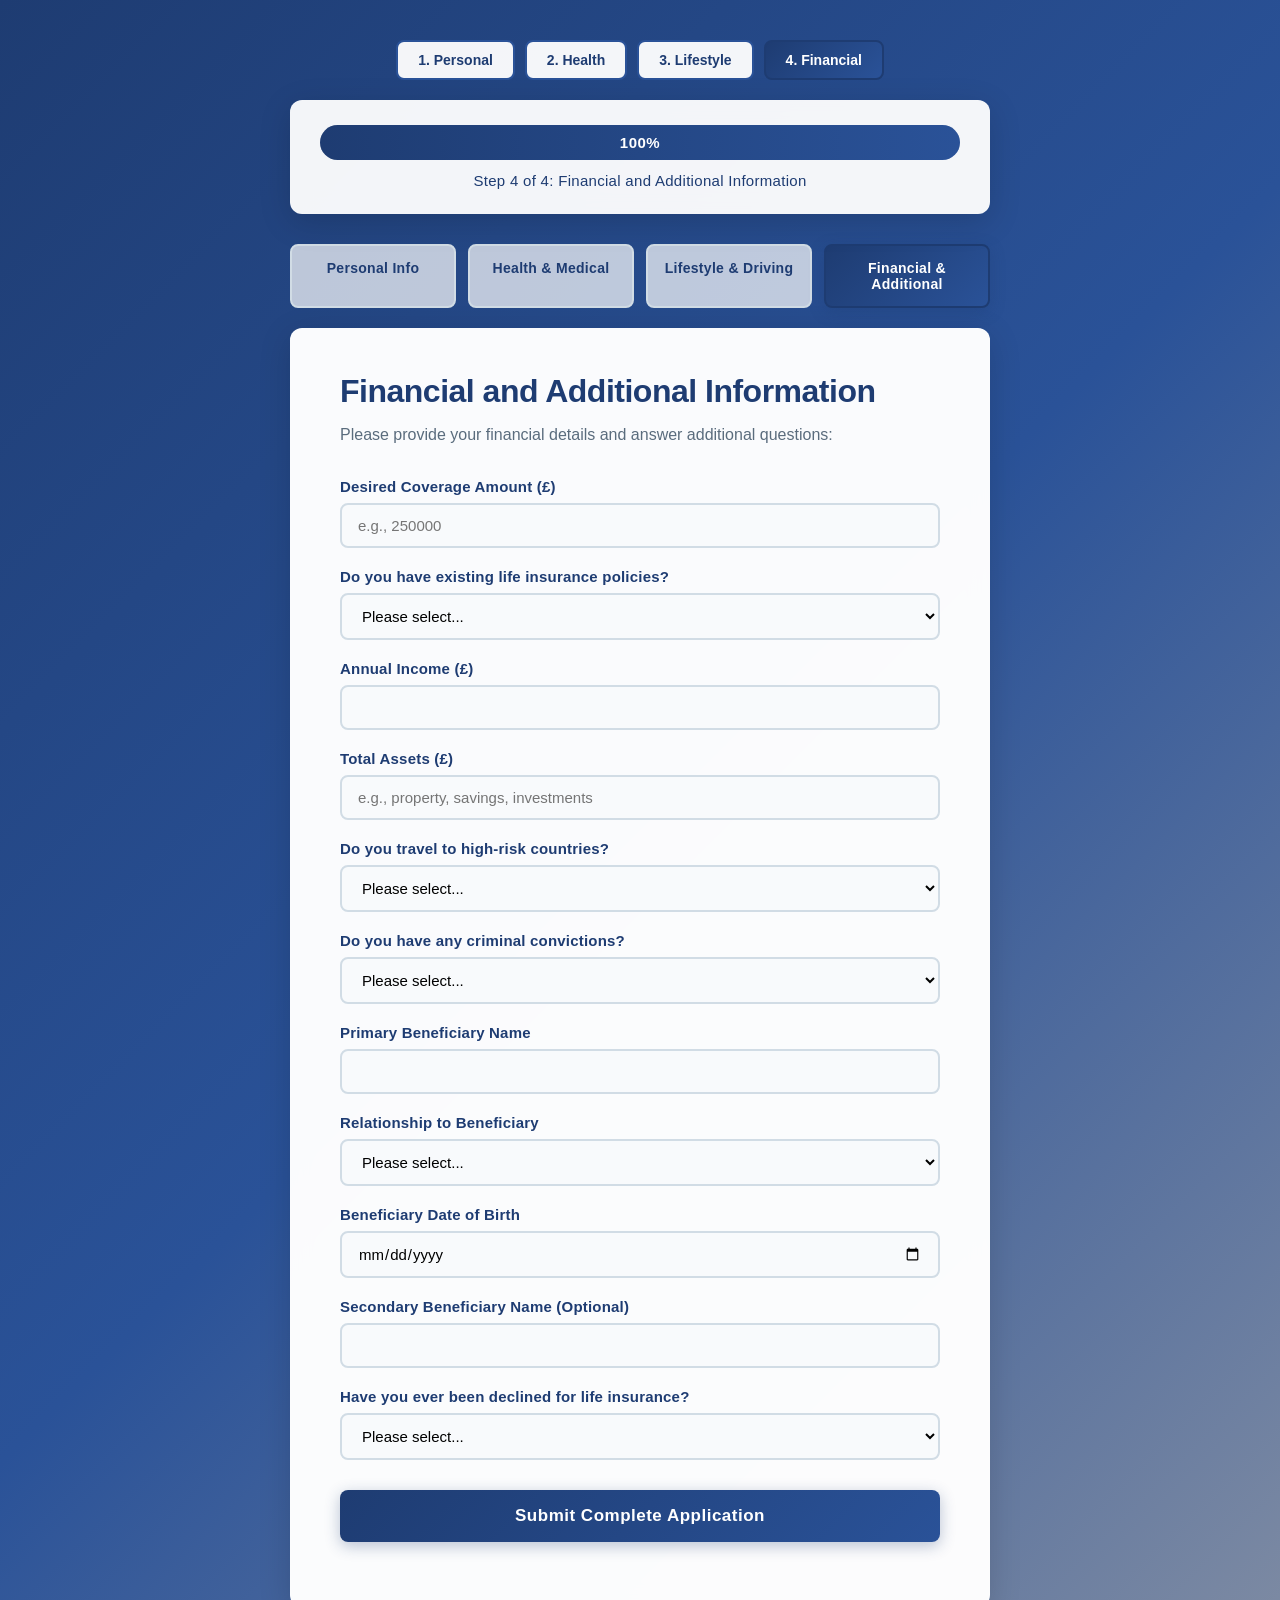
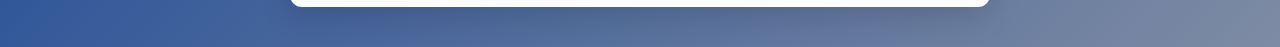
==== commit b8d8b69a: "feat: integrate risk assessment system into life insurance application Co-authored-by: aider (claude" ====
--- a/financial.html
+++ b/financial.html
@@ -10,12 +10,28 @@
     <link rel="stylesheet" href="styles.css">
 </head>
 <body>
+    <!-- Navigation buttons -->
+    <div class="nav-buttons">
+        <a href="personal.html" class="nav-button">1. Personal</a>
+        <a href="health.html" class="nav-button">2. Health</a>
+        <a href="lifestyle.html" class="nav-button">3. Lifestyle</a>
+        <a href="financial.html" class="nav-button active">4. Financial</a>
+    </div>
+    
     <!-- Progress bar -->
     <div class="progress-container">
         <div class="progress-bar">
             <div class="progress-fill" style="width: 100%;">100%</div>
         </div>
         <div class="progress-text">Step 4 of 4: Financial and Additional Information</div>
+    </div>
+    
+    <!-- Navigation bar -->
+    <div class="nav-container">
+        <a href="index.html" class="nav-link">Personal Info</a>
+        <a href="health.html" class="nav-link">Health & Medical</a>
+        <a href="lifestyle.html" class="nav-link">Lifestyle & Driving</a>
+        <a href="financial.html" class="nav-link active">Financial & Additional</a>
     </div>
     
     <!-- Main container for the form -->
@@ -352,14 +368,36 @@
                     localStorage.removeItem('lifestyleInfo');
                     localStorage.removeItem('financialInfo');
                     
-                    // Display success message to the user
+                    // Get risk assessment data
+                    const risk = result.riskAssessment;
+                    
+                    // Determine message class based on decision
+                    let messageClass = 'success';
+                    let decisionText = '';
+                    
+                    if (risk.decision === 'ACCEPT') {
+                        messageClass = 'success';
+                        decisionText = '<p><strong>Decision: ACCEPTED</strong></p><p>Your application has been accepted at standard rates.</p>';
+                    } else if (risk.decision === 'ACCEPT_WITH_LOADING') {
+                        messageClass = 'warning';
+                        decisionText = '<p><strong>Decision: ACCEPTED WITH LOADING</strong></p><p>Your application has been accepted with an increased premium due to moderate risk factors.</p>';
+                    } else if (risk.decision === 'REFER') {
+                        messageClass = 'warning';
+                        decisionText = '<p><strong>Decision: REFERRED FOR REVIEW</strong></p><p>Your application requires further review by our underwriting team. We will contact you within 5 working days.</p>';
+                    }
+                    
+                    // Display success message with risk assessment to the user
                     messageDiv.innerHTML = `
-                        <div class="success">
+                        <div class="${messageClass}">
                             <p><strong>Thank you for completing your life insurance application!</strong></p>
                             <p>Your complete application has been saved to: <strong>${result.filename}</strong></p>
                             <p><strong>Coverage Amount:</strong> £${parseInt(financialData.coverageAmount).toLocaleString()}</p>
                             <p><strong>Primary Beneficiary:</strong> ${financialData.beneficiaryName}</p>
-                            <p>We will review your application and contact you shortly.</p>
+                            <hr style="margin: 15px 0; border: none; border-top: 1px solid rgba(0,0,0,0.1);">
+                            <p><strong>Risk Assessment Results:</strong></p>
+                            ${decisionText}
+                            <p><strong>Risk Level:</strong> ${risk.risk_level}</p>
+                            <p><strong>Total Risk Score:</strong> ${risk.total_score}</p>
                         </div>
                     `;
                     
--- a/styles.css
+++ b/styles.css
@@ -11,6 +11,49 @@
     background: linear-gradient(135deg, #1e3c72 0%, #2a5298 50%, #7e8ba3 100%);
     min-height: 100vh;
     padding: 40px 20px;
+}
+
+/* Navigation buttons container */
+.nav-buttons {
+    max-width: 700px;
+    margin: 0 auto 20px;
+    display: flex;
+    gap: 10px;
+    justify-content: center;
+    flex-wrap: wrap;
+}
+
+.nav-button {
+    padding: 10px 20px;
+    background-color: rgba(255, 255, 255, 0.95);
+    color: #1e3c72;
+    border: 2px solid #2a5298;
+    border-radius: 8px;
+    font-size: 14px;
+    font-weight: 600;
+    cursor: pointer;
+    transition: all 0.3s ease;
+    text-decoration: none;
+    display: inline-block;
+}
+
+.nav-button:hover {
+    background-color: #2a5298;
+    color: white;
+    transform: translateY(-2px);
+    box-shadow: 0 4px 12px rgba(42, 82, 152, 0.3);
+}
+
+.nav-button.active {
+    background: linear-gradient(135deg, #1e3c72 0%, #2a5298 100%);
+    color: white;
+    border-color: #1e3c72;
+}
+
+.nav-button.disabled {
+    opacity: 0.5;
+    cursor: not-allowed;
+    pointer-events: none;
 }
 
 /* Progress bar container */
@@ -56,6 +99,49 @@
     font-size: 15px;
     font-weight: 500;
     letter-spacing: 0.3px;
+}
+
+/* Navigation bar container */
+.nav-container {
+    max-width: 700px;
+    margin: 20px auto;
+    display: flex;
+    justify-content: space-between;
+    gap: 12px;
+    flex-wrap: wrap;
+}
+
+/* Navigation link styling */
+.nav-link {
+    flex: 1;
+    min-width: 140px;
+    padding: 14px 16px;
+    text-align: center;
+    text-decoration: none;
+    background-color: rgba(255, 255, 255, 0.7);
+    color: #1e3c72;
+    border-radius: 8px;
+    font-weight: 600;
+    font-size: 14px;
+    transition: all 0.3s ease;
+    border: 2px solid #d1dce5;
+    letter-spacing: 0.3px;
+}
+
+/* Navigation link hover state */
+.nav-link:hover {
+    background-color: rgba(255, 255, 255, 0.95);
+    transform: translateY(-2px);
+    box-shadow: 0 4px 12px rgba(30, 60, 114, 0.2);
+    border-color: #2a5298;
+}
+
+/* Active navigation link */
+.nav-link.active {
+    background: linear-gradient(135deg, #1e3c72 0%, #2a5298 100%);
+    color: white;
+    border-color: #1e3c72;
+    box-shadow: 0 4px 15px rgba(30, 60, 114, 0.3);
 }
 
 /* Main container for the form with centered layout */
@@ -193,6 +279,24 @@
     line-height: 1.6;
 }
 
+/* Warning message styling with amber theme */
+.warning {
+    background: linear-gradient(135deg, #fff3cd 0%, #ffeaa7 100%);
+    border: 2px solid #ffc107;
+    color: #856404;
+    padding: 20px;
+    border-radius: 10px;
+    box-shadow: 0 4px 15px rgba(255, 193, 7, 0.2);
+}
+
+/* Paragraph styling within warning messages */
+.warning p {
+    margin-bottom: 8px;
+    color: #856404;
+    font-size: 15px;
+    line-height: 1.6;
+}
+
 /* Error message styling with red theme */
 .error {
     background: linear-gradient(135deg, #f8d7da 0%, #f5c6cb 100%);
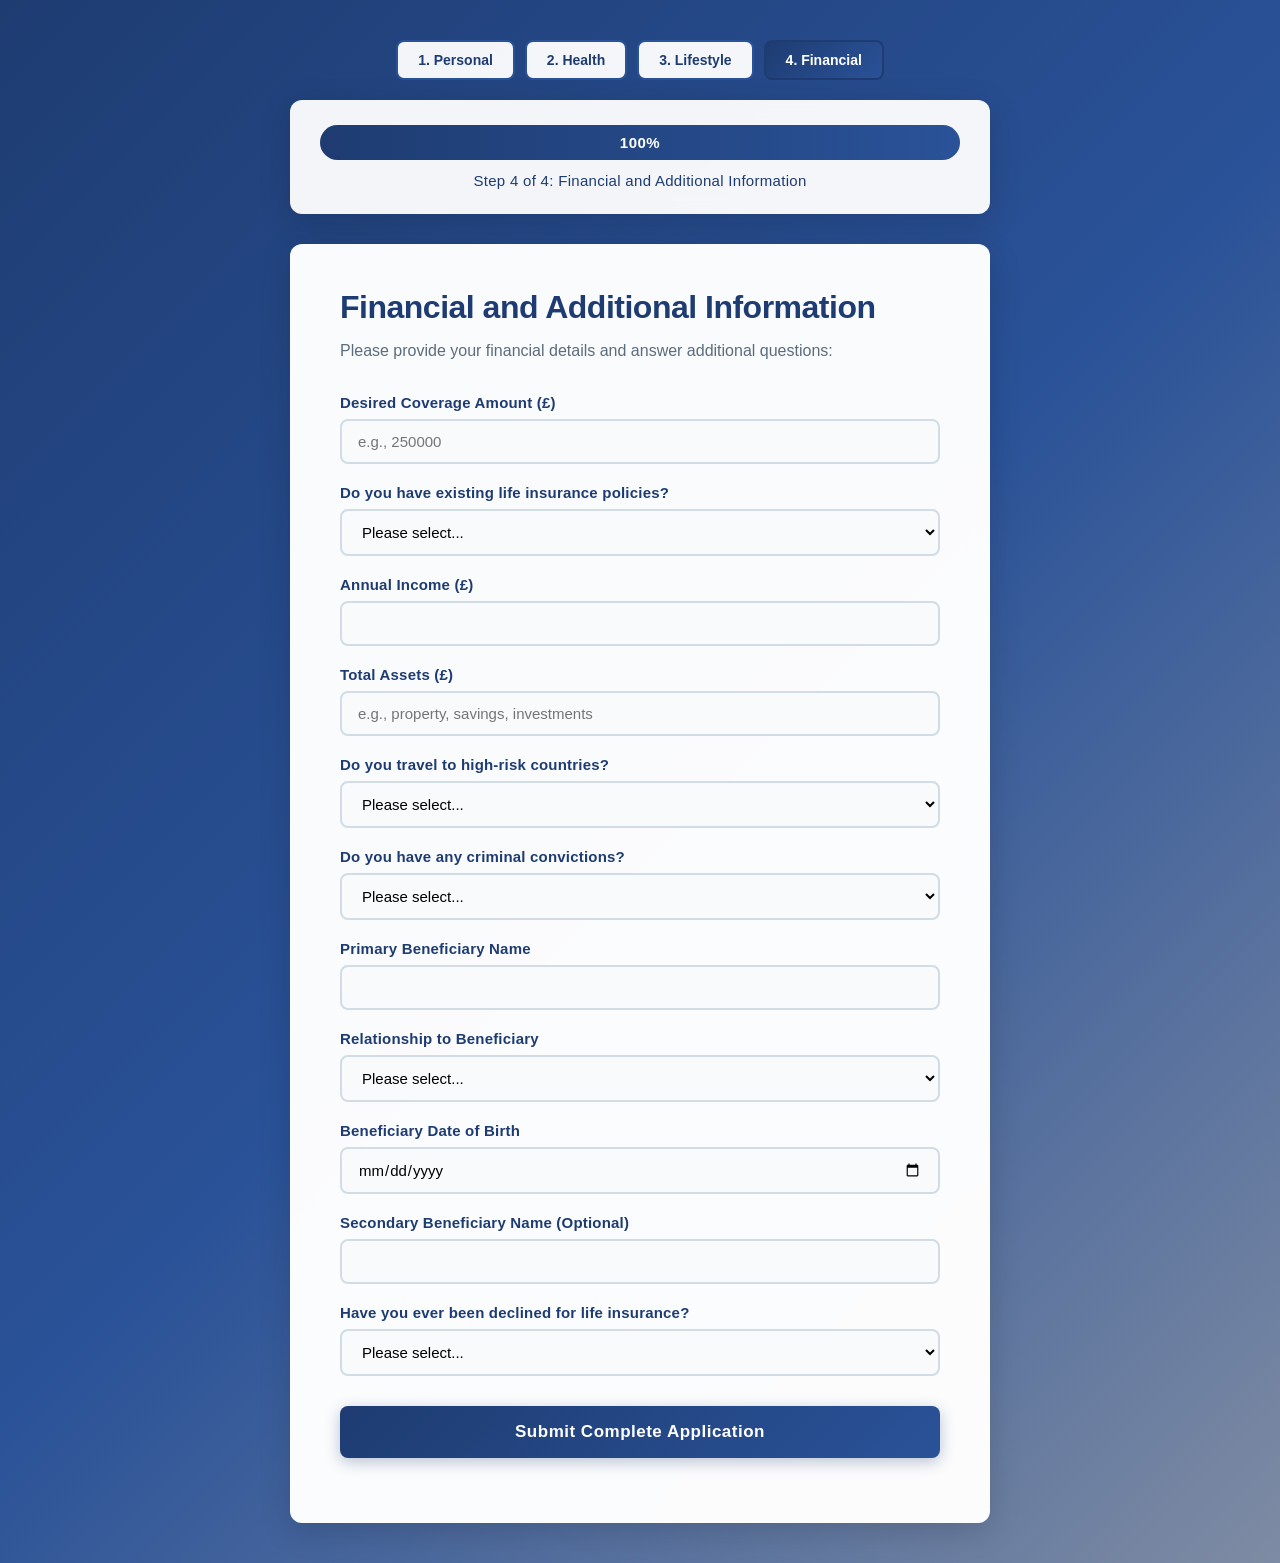
==== commit 178a8887: "feat: add page navigation buttons to form headers Co-authored-by: aider (claude-sonnet-4-5) <aider@a" ====
--- a/financial.html
+++ b/financial.html
@@ -26,14 +26,6 @@
         <div class="progress-text">Step 4 of 4: Financial and Additional Information</div>
     </div>
     
-    <!-- Navigation bar -->
-    <div class="nav-container">
-        <a href="index.html" class="nav-link">Personal Info</a>
-        <a href="health.html" class="nav-link">Health & Medical</a>
-        <a href="lifestyle.html" class="nav-link">Lifestyle & Driving</a>
-        <a href="financial.html" class="nav-link active">Financial & Additional</a>
-    </div>
-    
     <!-- Main container for the form -->
     <div class="container">
         <h1>Financial and Additional Information</h1>
@@ -368,36 +360,14 @@
                     localStorage.removeItem('lifestyleInfo');
                     localStorage.removeItem('financialInfo');
                     
-                    // Get risk assessment data
-                    const risk = result.riskAssessment;
-                    
-                    // Determine message class based on decision
-                    let messageClass = 'success';
-                    let decisionText = '';
-                    
-                    if (risk.decision === 'ACCEPT') {
-                        messageClass = 'success';
-                        decisionText = '<p><strong>Decision: ACCEPTED</strong></p><p>Your application has been accepted at standard rates.</p>';
-                    } else if (risk.decision === 'ACCEPT_WITH_LOADING') {
-                        messageClass = 'warning';
-                        decisionText = '<p><strong>Decision: ACCEPTED WITH LOADING</strong></p><p>Your application has been accepted with an increased premium due to moderate risk factors.</p>';
-                    } else if (risk.decision === 'REFER') {
-                        messageClass = 'warning';
-                        decisionText = '<p><strong>Decision: REFERRED FOR REVIEW</strong></p><p>Your application requires further review by our underwriting team. We will contact you within 5 working days.</p>';
-                    }
-                    
-                    // Display success message with risk assessment to the user
+                    // Display success message to the user
                     messageDiv.innerHTML = `
-                        <div class="${messageClass}">
+                        <div class="success">
                             <p><strong>Thank you for completing your life insurance application!</strong></p>
                             <p>Your complete application has been saved to: <strong>${result.filename}</strong></p>
                             <p><strong>Coverage Amount:</strong> £${parseInt(financialData.coverageAmount).toLocaleString()}</p>
                             <p><strong>Primary Beneficiary:</strong> ${financialData.beneficiaryName}</p>
-                            <hr style="margin: 15px 0; border: none; border-top: 1px solid rgba(0,0,0,0.1);">
-                            <p><strong>Risk Assessment Results:</strong></p>
-                            ${decisionText}
-                            <p><strong>Risk Level:</strong> ${risk.risk_level}</p>
-                            <p><strong>Total Risk Score:</strong> ${risk.total_score}</p>
+                            <p>We will review your application and contact you shortly.</p>
                         </div>
                     `;
                     
--- a/styles.css
+++ b/styles.css
@@ -99,49 +99,6 @@
     font-size: 15px;
     font-weight: 500;
     letter-spacing: 0.3px;
-}
-
-/* Navigation bar container */
-.nav-container {
-    max-width: 700px;
-    margin: 20px auto;
-    display: flex;
-    justify-content: space-between;
-    gap: 12px;
-    flex-wrap: wrap;
-}
-
-/* Navigation link styling */
-.nav-link {
-    flex: 1;
-    min-width: 140px;
-    padding: 14px 16px;
-    text-align: center;
-    text-decoration: none;
-    background-color: rgba(255, 255, 255, 0.7);
-    color: #1e3c72;
-    border-radius: 8px;
-    font-weight: 600;
-    font-size: 14px;
-    transition: all 0.3s ease;
-    border: 2px solid #d1dce5;
-    letter-spacing: 0.3px;
-}
-
-/* Navigation link hover state */
-.nav-link:hover {
-    background-color: rgba(255, 255, 255, 0.95);
-    transform: translateY(-2px);
-    box-shadow: 0 4px 12px rgba(30, 60, 114, 0.2);
-    border-color: #2a5298;
-}
-
-/* Active navigation link */
-.nav-link.active {
-    background: linear-gradient(135deg, #1e3c72 0%, #2a5298 100%);
-    color: white;
-    border-color: #1e3c72;
-    box-shadow: 0 4px 15px rgba(30, 60, 114, 0.3);
 }
 
 /* Main container for the form with centered layout */
@@ -279,24 +236,6 @@
     line-height: 1.6;
 }
 
-/* Warning message styling with amber theme */
-.warning {
-    background: linear-gradient(135deg, #fff3cd 0%, #ffeaa7 100%);
-    border: 2px solid #ffc107;
-    color: #856404;
-    padding: 20px;
-    border-radius: 10px;
-    box-shadow: 0 4px 15px rgba(255, 193, 7, 0.2);
-}
-
-/* Paragraph styling within warning messages */
-.warning p {
-    margin-bottom: 8px;
-    color: #856404;
-    font-size: 15px;
-    line-height: 1.6;
-}
-
 /* Error message styling with red theme */
 .error {
     background: linear-gradient(135deg, #f8d7da 0%, #f5c6cb 100%);
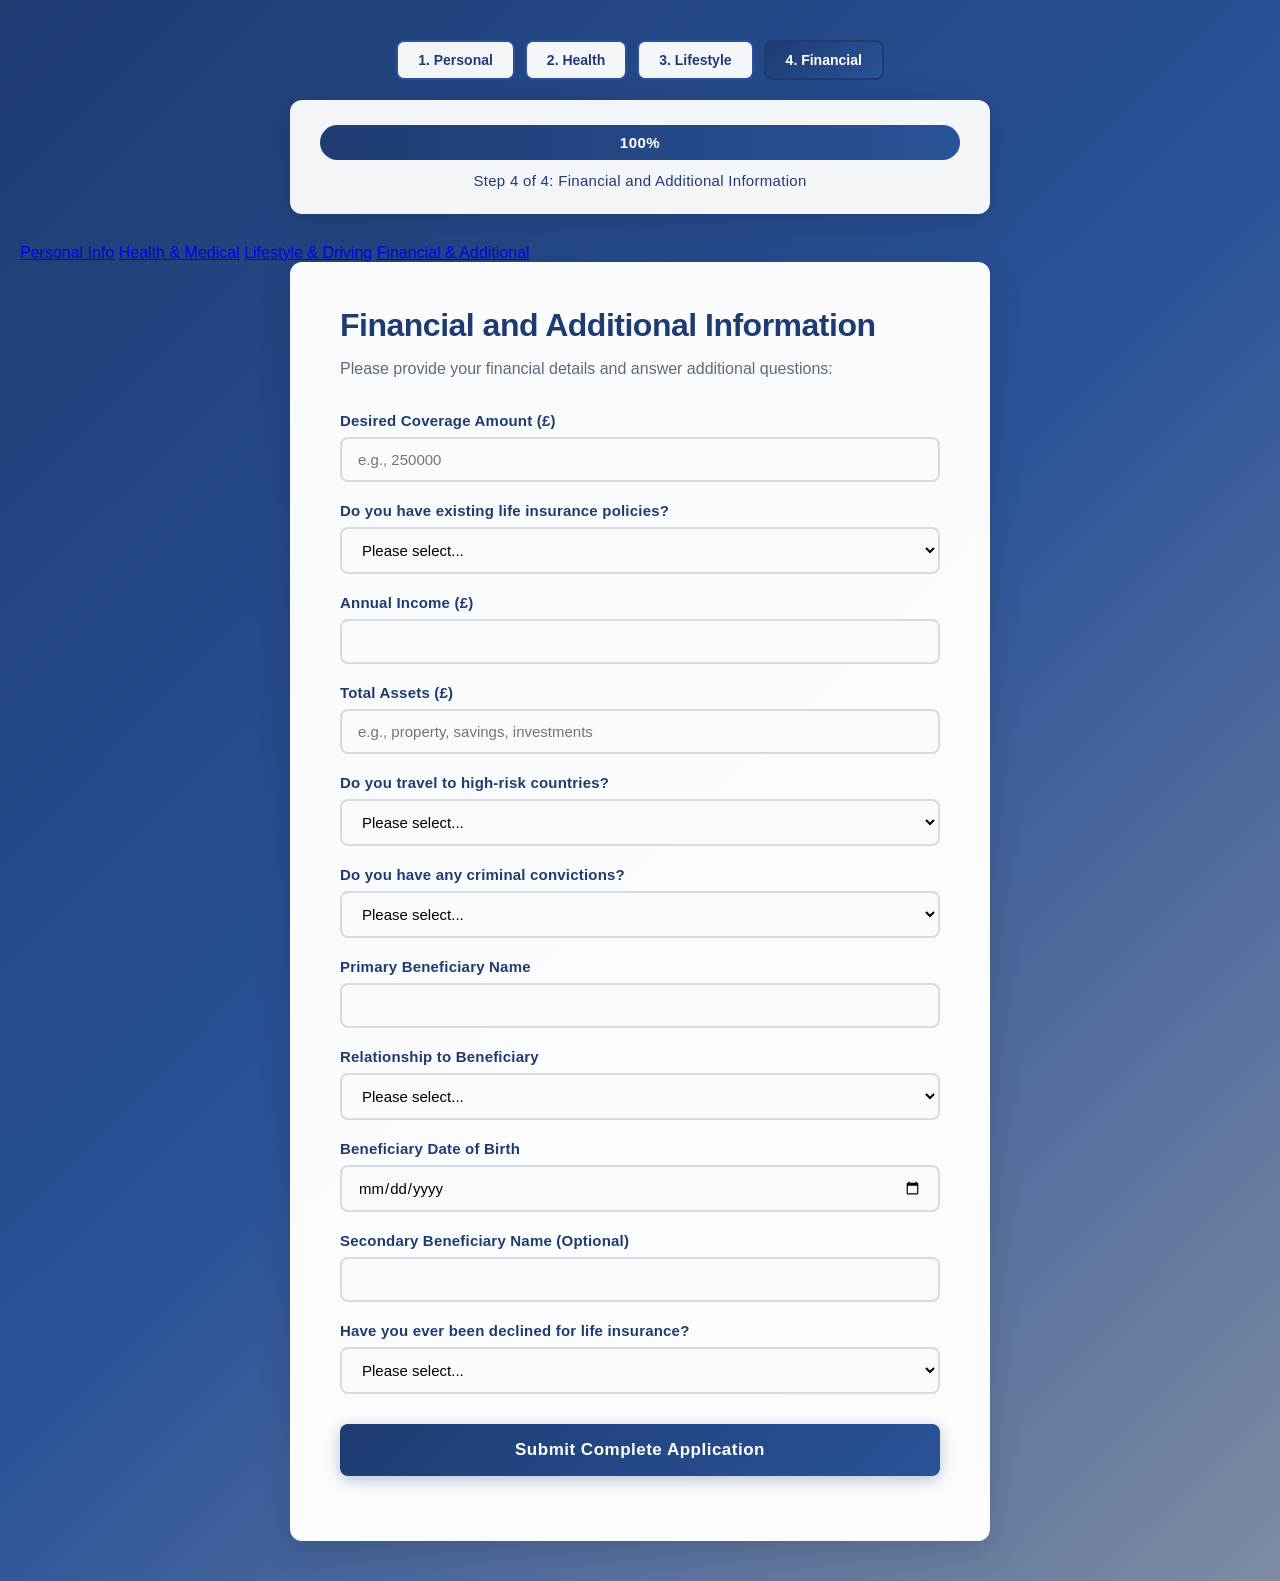
==== commit d97bd50b: "feat: add risk score breakdown display to application assessment results Co-authored-by: aider (clau" ====
--- a/financial.html
+++ b/financial.html
@@ -26,6 +26,14 @@
         <div class="progress-text">Step 4 of 4: Financial and Additional Information</div>
     </div>
     
+    <!-- Navigation bar -->
+    <div class="nav-container">
+        <a href="index.html" class="nav-link">Personal Info</a>
+        <a href="health.html" class="nav-link">Health & Medical</a>
+        <a href="lifestyle.html" class="nav-link">Lifestyle & Driving</a>
+        <a href="financial.html" class="nav-link active">Financial & Additional</a>
+    </div>
+    
     <!-- Main container for the form -->
     <div class="container">
         <h1>Financial and Additional Information</h1>
@@ -360,14 +368,51 @@
                     localStorage.removeItem('lifestyleInfo');
                     localStorage.removeItem('financialInfo');
                     
-                    // Display success message to the user
+                    // Get risk assessment data
+                    const risk = result.riskAssessment;
+                    
+                    // Determine message class based on decision
+                    let messageClass = 'success';
+                    let decisionText = '';
+                    
+                    if (risk.decision === 'ACCEPT') {
+                        messageClass = 'success';
+                        decisionText = '<p><strong>Decision: ACCEPTED</strong></p><p>Your application has been accepted at standard rates.</p>';
+                    } else if (risk.decision === 'ACCEPT_WITH_LOADING') {
+                        messageClass = 'warning';
+                        decisionText = '<p><strong>Decision: ACCEPTED WITH LOADING</strong></p><p>Your application has been accepted with an increased premium due to moderate risk factors.</p>';
+                    } else if (risk.decision === 'REFER') {
+                        messageClass = 'warning';
+                        decisionText = '<p><strong>Decision: REFERRED FOR REVIEW</strong></p><p>Your application requires further review by our underwriting team. We will contact you within 5 working days.</p>';
+                    }
+                    
+                    // Build risk breakdown list
+                    let breakdownList = '';
+                    if (risk.breakdown) {
+                        breakdownList = '<p><strong>Risk Score Breakdown:</strong></p><ul style="text-align: left; margin: 10px 0; padding-left: 20px;">';
+                        for (const [category, score] of Object.entries(risk.breakdown)) {
+                            if (score > 0) {
+                                const categoryName = category.replace(/_/g, ' ').replace(/\b\w/g, l => l.toUpperCase());
+                                breakdownList += `<li style="margin-bottom: 5px;">${categoryName}: +${score} points</li>`;
+                            }
+                        }
+                        breakdownList += '</ul>';
+                    }
+                    
+                    // Display success message with risk assessment to the user
                     messageDiv.innerHTML = `
-                        <div class="success">
-                            <p><strong>Thank you for completing your life insurance application!</strong></p>
-                            <p>Your complete application has been saved to: <strong>${result.filename}</strong></p>
+                        <div class="${messageClass}">
+                            <h2 style="margin-bottom: 15px;">Application Assessment Complete</h2>
                             <p><strong>Coverage Amount:</strong> £${parseInt(financialData.coverageAmount).toLocaleString()}</p>
                             <p><strong>Primary Beneficiary:</strong> ${financialData.beneficiaryName}</p>
-                            <p>We will review your application and contact you shortly.</p>
+                            <hr style="margin: 15px 0; border: none; border-top: 1px solid rgba(0,0,0,0.1);">
+                            <p><strong>Risk Assessment Results:</strong></p>
+                            ${decisionText}
+                            <p><strong>Risk Level:</strong> ${risk.risk_level}</p>
+                            <p><strong>Total Risk Score:</strong> ${risk.total_score} points</p>
+                            <hr style="margin: 15px 0; border: none; border-top: 1px solid rgba(0,0,0,0.1);">
+                            ${breakdownList}
+                            <p style="margin-top: 15px; font-size: 13px;"><em>Application saved as: ${result.filename}</em></p>
                         </div>
                     `;
                     
